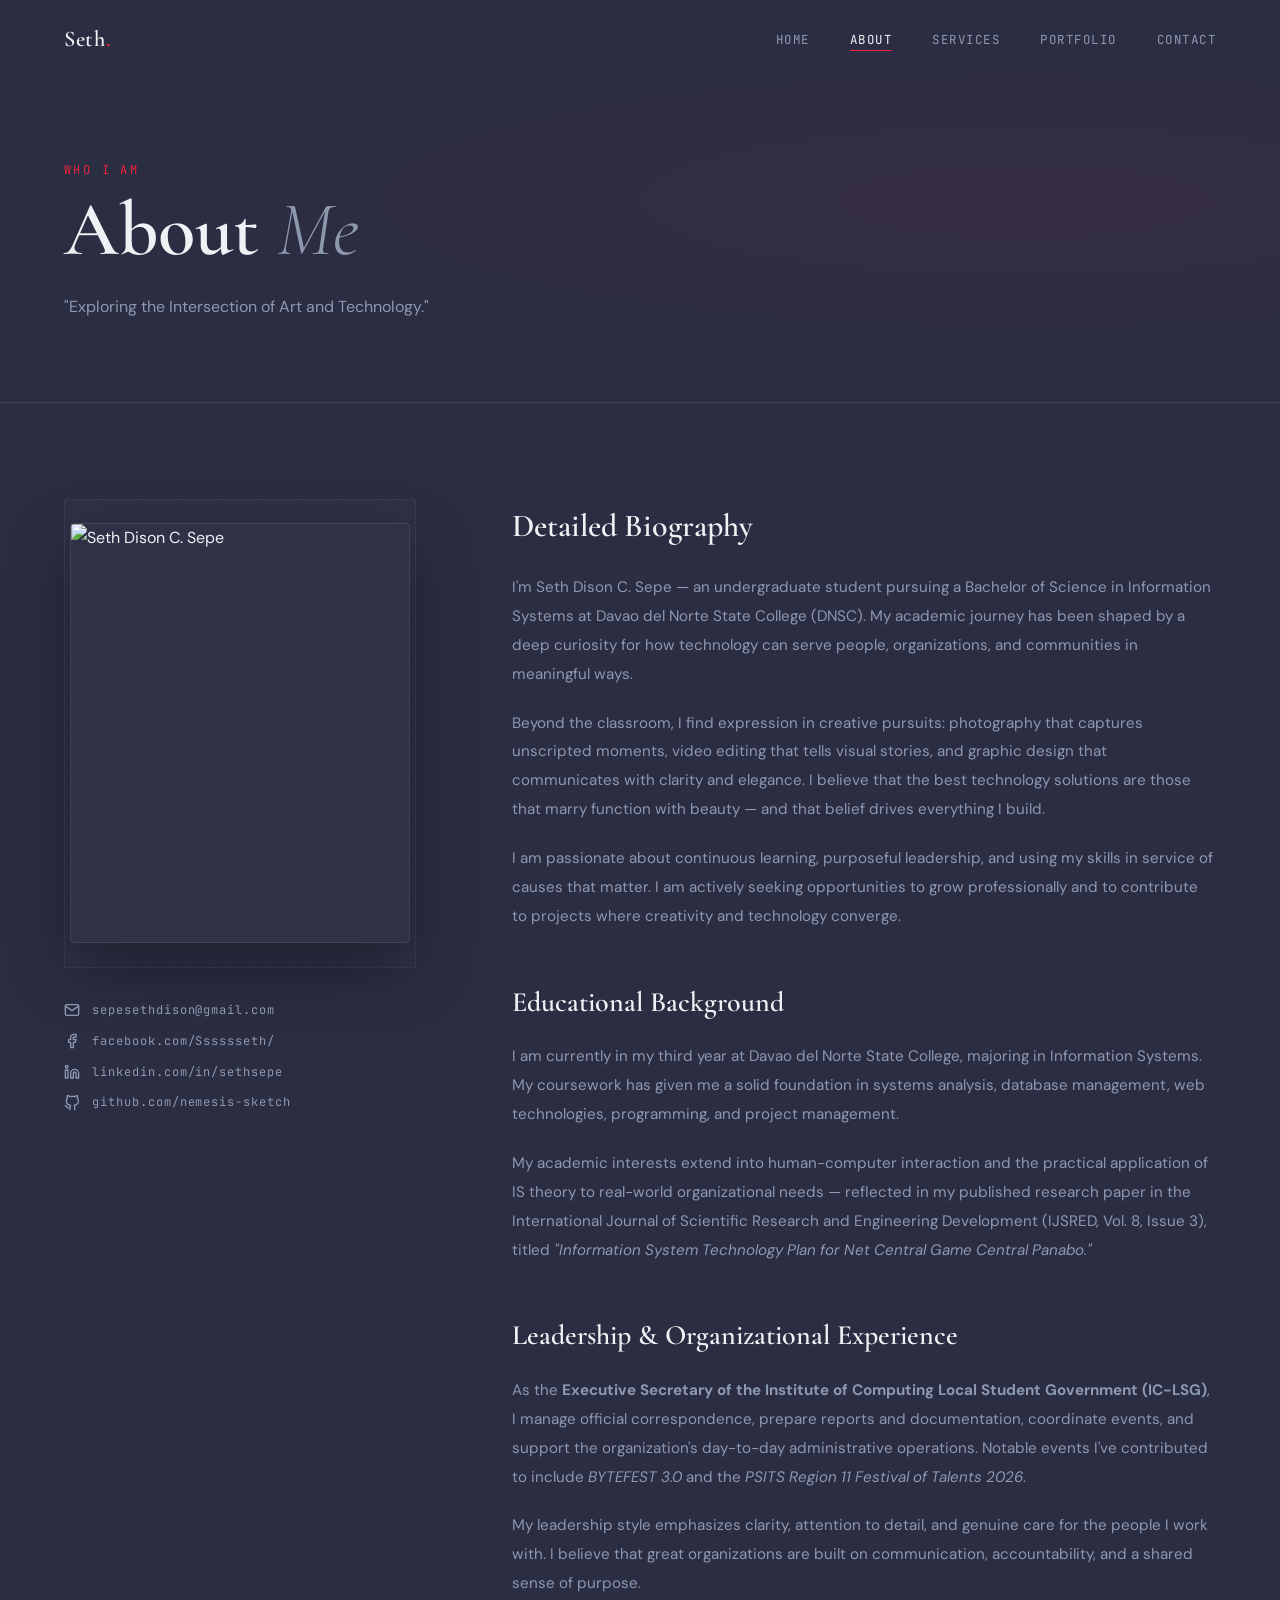
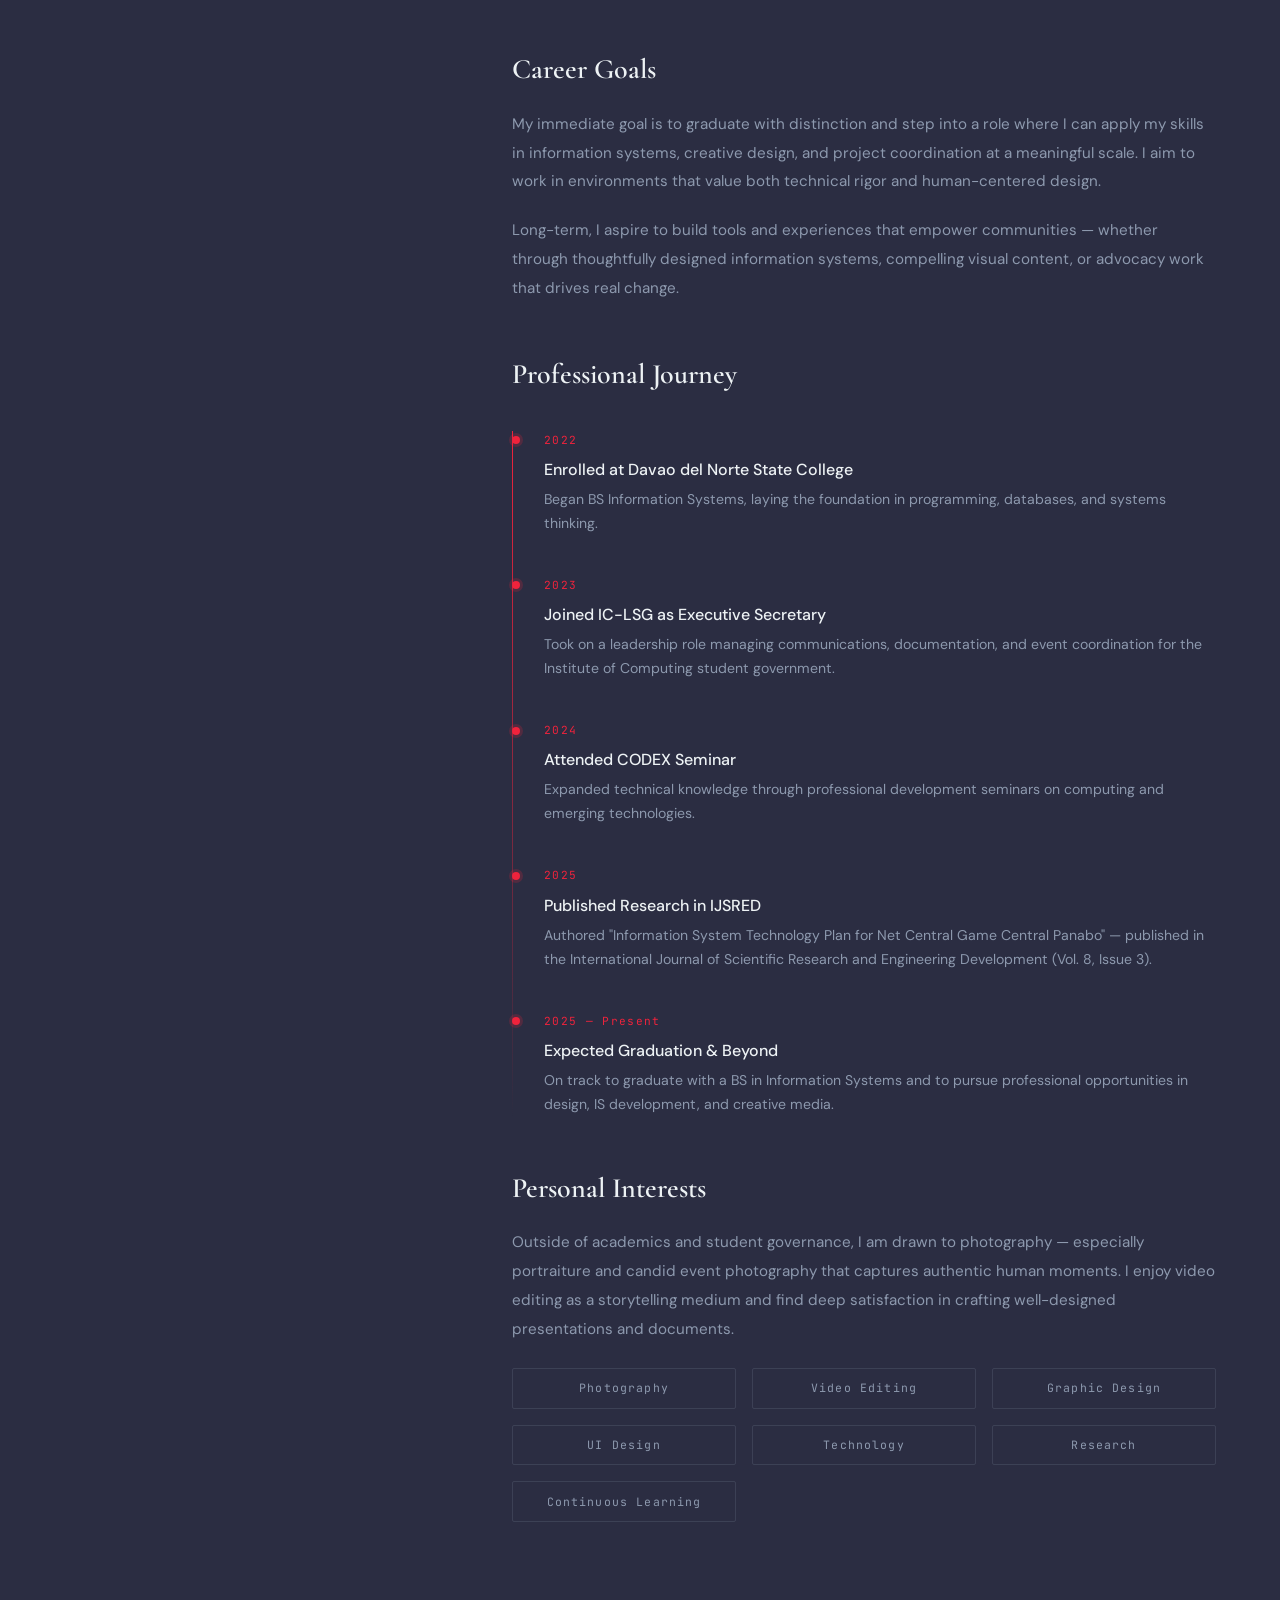
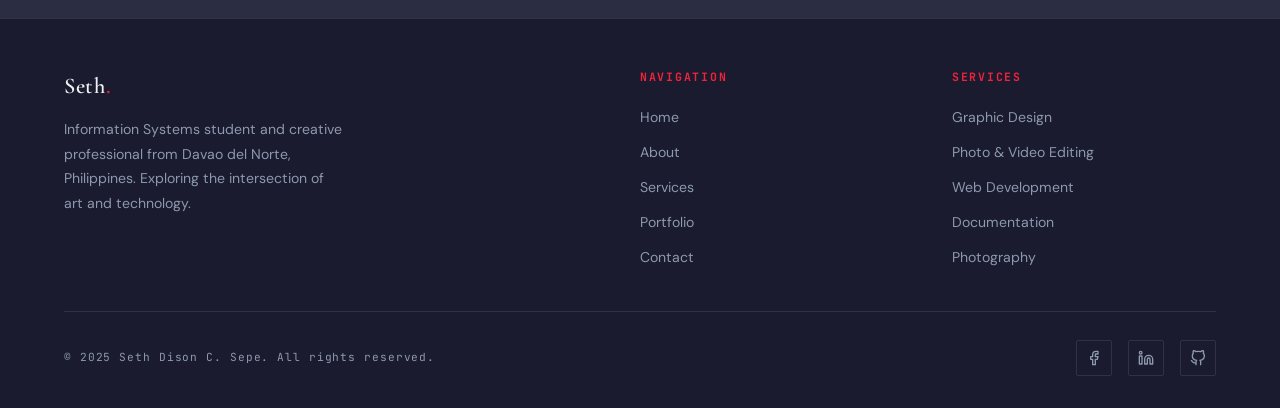
==== pages/about.html @ f2e46494 "Add files via upload" ====
<!DOCTYPE html>
<html lang="en">
<head>
  <meta charset="UTF-8" />
  <meta name="viewport" content="width=device-width, initial-scale=1.0" />
  <meta name="description" content="About Seth Dison C. Sepe — biography, education, leadership, and career goals." />
  <title>About — Seth Dison C. Sepe</title>
  <link rel="stylesheet" href="../css/style.css" />
</head>
<body>

<div id="nav-placeholder"></div>

<main>
<!-- ════════════════════════════════════════════════
     PAGE HEADER
════════════════════════════════════════════════ -->
<section class="page-header">
  <div class="page-header-bg"></div>
  <div class="container">
    <p class="section-label">Who I Am</p>
    <h1 class="section-title">About <em style="font-style:italic;font-weight:300;color:var(--slate)">Me</em></h1>
    <p class="section-subtitle">"Exploring the Intersection of Art and Technology."</p>
  </div>
</section>

<!-- ════════════════════════════════════════════════
     BIOGRAPHY
════════════════════════════════════════════════ -->
<section class="about-bio container" aria-labelledby="bio-heading">

  <!-- Sidebar -->
  <aside class="about-sidebar reveal-left">
    <!-- Replace with: <img class="about-photo" src="../assets/images/about.jpg" alt="Seth Sepe" /> -->
    <div class="about-photo-placeholder">
      <img id="hero-photo" src="D:\Seth Portfolio\files\Profile\1758465606938.jpg" alt="Seth Dison C. Sepe" />
    </div>
    <div class="social-links">
      <a href="sepesethdison@gmail.com" class="social-link">
        <svg xmlns="http://www.w3.org/2000/svg" viewBox="0 0 24 24" fill="none" stroke="currentColor" stroke-width="2" stroke-linecap="round" stroke-linejoin="round"><path d="M4 4h16c1.1 0 2 .9 2 2v12c0 1.1-.9 2-2 2H4c-1.1 0-2-.9-2-2V6c0-1.1.9-2 2-2z"/><polyline points="22,6 12,13 2,6"/></svg>
        sepesethdison@gmail.com
      </a>
      <a href="https://www.facebook.com/Sssssseth/" class="social-link">
        <svg xmlns="http://www.w3.org/2000/svg" viewBox="0 0 24 24" fill="none" stroke="currentColor" stroke-width="2" stroke-linecap="round" stroke-linejoin="round"><path d="M18 2h-3a5 5 0 0 0-5 5v3H7v4h3v8h4v-8h3l1-4h-4V7a1 1 0 0 1 1-1h3z"/></svg>
        facebook.com/Sssssseth/
      </a>
      <a href="https://www.linkedin.com/in/sethsepe/" class="social-link">
        <svg xmlns="http://www.w3.org/2000/svg" viewBox="0 0 24 24" fill="none" stroke="currentColor" stroke-width="2" stroke-linecap="round" stroke-linejoin="round"><path d="M16 8a6 6 0 0 1 6 6v7h-4v-7a2 2 0 0 0-2-2 2 2 0 0 0-2 2v7h-4v-7a6 6 0 0 1 6-6z"/><rect x="2" y="9" width="4" height="12"/><circle cx="4" cy="4" r="2"/></svg>
        linkedin.com/in/sethsepe
      </a>
      <a href="https://github.com/nemesis-sketch" class="social-link">
        <svg xmlns="http://www.w3.org/2000/svg" viewBox="0 0 24 24" fill="none" stroke="currentColor" stroke-width="2" stroke-linecap="round" stroke-linejoin="round"><path d="M9 19c-5 1.5-5-2.5-7-3m14 6v-3.87a3.37 3.37 0 0 0-.94-2.61c3.14-.35 6.44-1.54 6.44-7A5.44 5.44 0 0 0 20 4.77 5.07 5.07 0 0 0 19.91 1S18.73.65 16 2.48a13.38 13.38 0 0 0-7 0C6.27.65 5.09 1 5.09 1A5.07 5.07 0 0 0 5 4.77a5.44 5.44 0 0 0-1.5 3.78c0 5.42 3.3 6.61 6.44 7A3.37 3.37 0 0 0 9 18.13V22"/></svg>
        github.com/nemesis-sketch
      </a>
    </div>
  </aside>

  <!-- Main Content -->
  <div class="about-content reveal-right">

    <h2 id="bio-heading" style="font-family:var(--font-display);font-size:2rem;font-weight:600;color:var(--light);margin-bottom:1.25rem;">
      Detailed Biography
    </h2>

    <p>
      I'm Seth Dison C. Sepe — an undergraduate student pursuing a Bachelor of Science in Information Systems at Davao del Norte State College (DNSC). My academic journey has been shaped by a deep curiosity for how technology can serve people, organizations, and communities in meaningful ways.
    </p>
    <p>
      Beyond the classroom, I find expression in creative pursuits: photography that captures unscripted moments, video editing that tells visual stories, and graphic design that communicates with clarity and elegance. I believe that the best technology solutions are those that marry function with beauty — and that belief drives everything I build.
    </p>
    <p>
      I am passionate about continuous learning, purposeful leadership, and using my skills in service of causes that matter. I am actively seeking opportunities to grow professionally and to contribute to projects where creativity and technology converge.
    </p>

    <h3>Educational Background</h3>
    <p>
      I am currently in my third year at Davao del Norte State College, majoring in Information Systems. My coursework has given me a solid foundation in systems analysis, database management, web technologies, programming, and project management.
    </p>
    <p>
      My academic interests extend into human-computer interaction and the practical application of IS theory to real-world organizational needs — reflected in my published research paper in the International Journal of Scientific Research and Engineering Development (IJSRED, Vol. 8, Issue 3), titled <em>"Information System Technology Plan for Net Central Game Central Panabo."</em>
    </p>

    <h3>Leadership &amp; Organizational Experience</h3>
    <p>
      As the <strong>Executive Secretary of the Institute of Computing Local Student Government (IC-LSG)</strong>, I manage official correspondence, prepare reports and documentation, coordinate events, and support the organization's day-to-day administrative operations. Notable events I've contributed to include <em>BYTEFEST 3.0</em> and the <em>PSITS Region 11 Festival of Talents 2026</em>.
    </p>
    <p>
      My leadership style emphasizes clarity, attention to detail, and genuine care for the people I work with. I believe that great organizations are built on communication, accountability, and a shared sense of purpose.
    </p>

    <h3>Career Goals</h3>
    <p>
      My immediate goal is to graduate with distinction and step into a role where I can apply my skills in information systems, creative design, and project coordination at a meaningful scale. I aim to work in environments that value both technical rigor and human-centered design.
    </p>
    <p>
      Long-term, I aspire to build tools and experiences that empower communities — whether through thoughtfully designed information systems, compelling visual content, or advocacy work that drives real change.
    </p>

    <!-- Professional Timeline -->
    <h3>Professional Journey</h3>
    <div class="timeline">
      <div class="timeline-item">
        <div class="timeline-year">2022</div>
        <div class="timeline-title">Enrolled at Davao del Norte State College</div>
        <div class="timeline-desc">Began BS Information Systems, laying the foundation in programming, databases, and systems thinking.</div>
      </div>
      <div class="timeline-item">
        <div class="timeline-year">2023</div>
        <div class="timeline-title">Joined IC-LSG as Executive Secretary</div>
        <div class="timeline-desc">Took on a leadership role managing communications, documentation, and event coordination for the Institute of Computing student government.</div>
      </div>
      <div class="timeline-item">
        <div class="timeline-year">2024</div>
        <div class="timeline-title">Attended CODEX Seminar</div>
        <div class="timeline-desc">Expanded technical knowledge through professional development seminars on computing and emerging technologies.</div>
      </div>
      <div class="timeline-item">
        <div class="timeline-year">2025</div>
        <div class="timeline-title">Published Research in IJSRED</div>
        <div class="timeline-desc">Authored "Information System Technology Plan for Net Central Game Central Panabo" — published in the International Journal of Scientific Research and Engineering Development (Vol. 8, Issue 3).</div>
      </div>
      <div class="timeline-item">
        <div class="timeline-year">2025 — Present</div>
        <div class="timeline-title">Expected Graduation &amp; Beyond</div>
        <div class="timeline-desc">On track to graduate with a BS in Information Systems and to pursue professional opportunities in design, IS development, and creative media.</div>
      </div>
    </div>

    <!-- Personal Interests -->
    <h3>Personal Interests</h3>
    <p>
      Outside of academics and student governance, I am drawn to photography — especially portraiture and candid event photography that captures authentic human moments. I enjoy video editing as a storytelling medium and find deep satisfaction in crafting well-designed presentations and documents.
    </p>
    <div class="interests-grid">
      <div class="interest-tag">Photography</div>
      <div class="interest-tag">Video Editing</div>
      <div class="interest-tag">Graphic Design</div>
      <div class="interest-tag">UI Design</div>
      <div class="interest-tag">Technology</div>
      <div class="interest-tag">Research</div>
      <div class="interest-tag">Continuous Learning</div>
    </div>

  </div>
</section>
</main>

<div id="footer-placeholder"></div>

<script src="../js/components.js"></script>
<script src="../js/main.js"></script>
</body>
</html>
---- css/style.css ----
/* ============================================================
   SETH DISON C. SEPE — Portfolio CSS
   Primary: #2B2D42 | Accent: #EF233C | Highlight: #8D99AE
   Font: Cormorant Garamond (display) + DM Sans (body)
   ============================================================ */

/* ── Google Fonts ── */
@import url('https://fonts.googleapis.com/css2?family=Cormorant+Garamond:ital,wght@0,300;0,400;0,600;1,300;1,400&family=DM+Sans:wght@300;400;500;700&family=JetBrains+Mono:wght@400;500&display=swap');

/* ── CSS Variables ── */
:root {
  --navy:      #2B2D42;
  --navy-mid:  #3d4060;
  --red:       #EF233C;
  --slate:     #8D99AE;
  --light:     #EDF2F4;
  --white:     #ffffff;
  --glass:     rgba(43,45,66,0.55);
  --glass-border: rgba(141,153,174,0.18);
  --font-display: 'Cormorant Garamond', serif;
  --font-body:    'DM Sans', sans-serif;
  --font-mono:    'JetBrains Mono', monospace;
  --transition:   0.4s cubic-bezier(0.25, 0.46, 0.45, 0.94);
  --shadow-lg:    0 24px 64px rgba(0,0,0,0.35);
  --shadow-sm:    0 4px 20px rgba(0,0,0,0.18);
}

/* ── Reset & Base ── */
*, *::before, *::after { box-sizing: border-box; margin: 0; padding: 0; }

html {
  scroll-behavior: smooth;
  font-size: 16px;
}

body {
  font-family: var(--font-body);
  background-color: var(--navy);
  color: var(--light);
  line-height: 1.7;
  overflow-x: hidden;
}

a { color: inherit; text-decoration: none; }
img { max-width: 100%; display: block; }
ul { list-style: none; }
button { cursor: pointer; border: none; background: none; }

/* ── Scrollbar ── */
::-webkit-scrollbar { width: 5px; }
::-webkit-scrollbar-track { background: var(--navy); }
::-webkit-scrollbar-thumb { background: var(--red); border-radius: 4px; }

/* ── Selection ── */
::selection { background: var(--red); color: var(--white); }

/* ── Utility ── */
.container {
  width: 90%;
  max-width: 1200px;
  margin: 0 auto;
}

.sr-only {
  position: absolute; width: 1px; height: 1px;
  padding: 0; margin: -1px; overflow: hidden;
  clip: rect(0,0,0,0); border: 0;
}

.section-label {
  font-family: var(--font-mono);
  font-size: 0.75rem;
  letter-spacing: 0.2em;
  color: var(--red);
  text-transform: uppercase;
  margin-bottom: 0.5rem;
}

.section-title {
  font-family: var(--font-display);
  font-size: clamp(2rem, 5vw, 3.5rem);
  font-weight: 600;
  line-height: 1.1;
  color: var(--light);
  margin-bottom: 1.25rem;
}

.section-subtitle {
  font-size: 1rem;
  color: var(--slate);
  max-width: 520px;
  line-height: 1.8;
}

/* ── Fade-in animations ── */
.reveal {
  opacity: 0;
  transform: translateY(32px);
  transition: opacity 0.7s ease, transform 0.7s ease;
}
.reveal.visible {
  opacity: 1;
  transform: none;
}
.reveal-left {
  opacity: 0;
  transform: translateX(-32px);
  transition: opacity 0.7s ease, transform 0.7s ease;
}
.reveal-left.visible { opacity: 1; transform: none; }
.reveal-right {
  opacity: 0;
  transform: translateX(32px);
  transition: opacity 0.7s ease, transform 0.7s ease;
}
.reveal-right.visible { opacity: 1; transform: none; }

/* ────────────────────────────────────────────────
   NAVBAR
──────────────────────────────────────────────── */
#navbar {
  position: fixed;
  top: 0; left: 0; right: 0;
  z-index: 900;
  padding: 1.25rem 0;
  transition: background var(--transition), padding var(--transition), backdrop-filter var(--transition);
}
#navbar.scrolled {
  background: rgba(43,45,66,0.92);
  backdrop-filter: blur(16px);
  -webkit-backdrop-filter: blur(16px);
  padding: 0.75rem 0;
  border-bottom: 1px solid var(--glass-border);
}

.nav-inner {
  display: flex;
  align-items: center;
  justify-content: space-between;
}

.nav-logo {
  font-family: var(--font-display);
  font-size: 1.4rem;
  font-weight: 600;
  letter-spacing: 0.03em;
  color: var(--light);
}
.nav-logo span { color: var(--red); }

.nav-links {
  display: flex;
  gap: 2.5rem;
  align-items: center;
}

.nav-links a {
  font-family: var(--font-mono);
  font-size: 0.78rem;
  letter-spacing: 0.12em;
  text-transform: uppercase;
  color: var(--slate);
  position: relative;
  transition: color var(--transition);
}
.nav-links a::after {
  content: '';
  position: absolute;
  bottom: -3px; left: 0;
  width: 0; height: 1px;
  background: var(--red);
  transition: width var(--transition);
}
.nav-links a:hover,
.nav-links a.active {
  color: var(--light);
}
.nav-links a:hover::after,
.nav-links a.active::after { width: 100%; }

/* Hamburger */
.hamburger {
  display: none;
  flex-direction: column;
  gap: 5px;
  padding: 4px;
}
.hamburger span {
  display: block;
  width: 26px; height: 2px;
  background: var(--light);
  transition: var(--transition);
  transform-origin: center;
}
.hamburger.open span:nth-child(1) { transform: rotate(45deg) translate(5px, 5px); }
.hamburger.open span:nth-child(2) { opacity: 0; }
.hamburger.open span:nth-child(3) { transform: rotate(-45deg) translate(5px, -5px); }

/* Mobile nav */
.mobile-nav {
  display: none;
  position: fixed;
  inset: 0;
  background: var(--navy);
  z-index: 800;
  flex-direction: column;
  align-items: center;
  justify-content: center;
  gap: 2rem;
}
.mobile-nav.open { display: flex; }
.mobile-nav a {
  font-family: var(--font-display);
  font-size: 2.5rem;
  font-weight: 300;
  color: var(--slate);
  transition: color var(--transition);
}
.mobile-nav a:hover,
.mobile-nav a.active { color: var(--light); }

/* ────────────────────────────────────────────────
   HERO — INDEX
──────────────────────────────────────────────── */
#hero {
  min-height: 100vh;
  display: grid;
  grid-template-columns: 1fr 1fr;
  align-items: center;
  gap: 4rem;
  padding: 7rem 0 5rem;
  position: relative;
  overflow: hidden;
}

/* Background name ghost text */
#hero-bg-name {
  position: fixed;
  top: 50%; left: 50%;
  transform: translate(-50%, -50%);
  font-family: var(--font-display);
  font-size: clamp(6rem, 18vw, 18rem);
  font-weight: 600;
  color: rgba(141,153,174,0.035);
  white-space: nowrap;
  pointer-events: none;
  z-index: 0;
  opacity: 0;
  letter-spacing: -0.02em;
  transition: opacity 0.6s ease;
  user-select: none;
}

.hero-text { position: relative; z-index: 1; }

.hero-greeting {
  font-family: var(--font-mono);
  font-size: 0.8rem;
  letter-spacing: 0.18em;
  color: var(--red);
  text-transform: uppercase;
  margin-bottom: 1rem;
}

.hero-name {
  font-family: var(--font-display);
  font-size: clamp(3rem, 7vw, 5.5rem);
  font-weight: 600;
  line-height: 1.0;
  color: var(--light);
  margin-bottom: 0.75rem;
}
.hero-name em {
  font-style: italic;
  font-weight: 300;
  color: var(--slate);
}

.hero-tagline {
  font-size: clamp(1rem, 2vw, 1.25rem);
  color: var(--slate);
  margin-bottom: 0.5rem;
  font-weight: 300;
}

.hero-intro {
  font-size: 0.95rem;
  color: var(--slate);
  max-width: 440px;
  line-height: 1.85;
  margin-bottom: 2.5rem;
}

.hero-ctas {
  display: flex;
  gap: 1rem;
  flex-wrap: wrap;
}

/* Buttons */
.btn {
  display: inline-flex;
  align-items: center;
  gap: 0.5rem;
  padding: 0.75rem 1.75rem;
  font-family: var(--font-mono);
  font-size: 0.78rem;
  letter-spacing: 0.12em;
  text-transform: uppercase;
  border-radius: 2px;
  transition: var(--transition);
}
.btn-primary {
  background: var(--red);
  color: var(--white);
}
.btn-primary:hover {
  background: #d01a2e;
  transform: translateY(-2px);
  box-shadow: 0 8px 24px rgba(239,35,60,0.35);
}
.btn-outline {
  border: 1px solid var(--glass-border);
  color: var(--slate);
  background: transparent;
}
.btn-outline:hover {
  border-color: var(--slate);
  color: var(--light);
  transform: translateY(-2px);
}

/* Profile image area */
.hero-image-wrap {
  position: relative;
  z-index: 1;
  display: flex;
  justify-content: center;
}

#hero-photo {
  width: 340px;
  height: 420px;
  object-fit: cover;
  border-radius: 4px;
  transition: opacity 0.6s ease;
  box-shadow: var(--shadow-lg);
  border: 1px solid var(--glass-border);
}

.profile-placeholder {
  width: 340px;
  height: 420px;
  border-radius: 4px;
  background: rgba(141,153,174,0.06);
  border: 1px dashed var(--glass-border);
  display: flex;
  flex-direction: column;
  align-items: center;
  justify-content: center;
  gap: 1rem;
  transition: opacity 0.6s ease;
}
.profile-placeholder svg { color: var(--slate); opacity: 0.4; }
.profile-placeholder p {
  font-family: var(--font-mono);
  font-size: 0.72rem;
  letter-spacing: 0.1em;
  color: var(--slate);
  opacity: 0.5;
  text-align: center;
}

/* Decorative lines */
#hero::before {
  content: '';
  position: absolute;
  top: 0; right: 0;
  width: 1px; height: 60%;
  background: linear-gradient(to bottom, transparent, var(--glass-border), transparent);
}

/* Scroll indicator */
.scroll-indicator {
  position: absolute;
  bottom: 2.5rem;
  left: 50%;
  transform: translateX(-50%);
  display: flex;
  flex-direction: column;
  align-items: center;
  gap: 0.5rem;
  opacity: 0.4;
  animation: float 2.4s ease-in-out infinite;
}
.scroll-indicator span {
  font-family: var(--font-mono);
  font-size: 0.65rem;
  letter-spacing: 0.15em;
  text-transform: uppercase;
  color: var(--slate);
}
.scroll-indicator svg { color: var(--slate); }
@keyframes float {
  0%, 100% { transform: translateX(-50%) translateY(0); }
  50%       { transform: translateX(-50%) translateY(6px); }
}

/* ────────────────────────────────────────────────
   SKILLS STRIP (Home)
──────────────────────────────────────────────── */
.skills-strip {
  padding: 5rem 0;
  border-top: 1px solid var(--glass-border);
  border-bottom: 1px solid var(--glass-border);
}

.skills-grid {
  display: grid;
  grid-template-columns: repeat(auto-fit, minmax(180px, 1fr));
  gap: 1.5rem;
  margin-top: 3rem;
}

.skill-card {
  padding: 1.75rem 1.5rem;
  background: rgba(141,153,174,0.04);
  border: 1px solid var(--glass-border);
  border-radius: 2px;
  transition: var(--transition);
  position: relative;
  overflow: hidden;
}
.skill-card::before {
  content: '';
  position: absolute;
  top: 0; left: 0;
  width: 2px; height: 0;
  background: var(--red);
  transition: height var(--transition);
}
.skill-card:hover { border-color: var(--glass-border); transform: translateY(-4px); }
.skill-card:hover::before { height: 100%; }

.skill-icon {
  width: 40px; height: 40px;
  margin-bottom: 1rem;
  color: var(--red);
}
.skill-name {
  font-family: var(--font-body);
  font-size: 0.9rem;
  font-weight: 500;
  color: var(--light);
  margin-bottom: 0.4rem;
}
.skill-level {
  font-family: var(--font-mono);
  font-size: 0.7rem;
  color: var(--slate);
  letter-spacing: 0.1em;
}

/* ────────────────────────────────────────────────
   ABOUT PREVIEW (Home)
──────────────────────────────────────────────── */
.about-preview {
  padding: 6rem 0;
}
.about-preview-inner {
  display: grid;
  grid-template-columns: 1fr 1fr;
  gap: 6rem;
  align-items: center;
}
.about-preview-image {
  position: relative;
}
.about-preview-image img,
.about-preview-image .profile-placeholder {
  width: 100%;
  height: 400px;
  object-fit: cover;
  border-radius: 2px;
}
.about-preview-image::after {
  content: '';
  position: absolute;
  top: 24px; right: -24px;
  width: 100%; height: 100%;
  border: 1px solid var(--glass-border);
  border-radius: 2px;
  z-index: -1;
}
.about-preview-text .section-subtitle { max-width: 100%; }
.about-stats {
  display: grid;
  grid-template-columns: 1fr 1fr;
  gap: 1.5rem;
  margin-top: 2rem;
}
.stat-item {}
.stat-number {
  font-family: var(--font-display);
  font-size: 2.5rem;
  font-weight: 600;
  color: var(--light);
  line-height: 1;
}
.stat-number span { color: var(--red); }
.stat-label {
  font-family: var(--font-mono);
  font-size: 0.72rem;
  letter-spacing: 0.12em;
  color: var(--slate);
  text-transform: uppercase;
  margin-top: 0.25rem;
}

/* ────────────────────────────────────────────────
   PORTFOLIO PREVIEW (Home)
──────────────────────────────────────────────── */
.portfolio-preview {
  padding: 6rem 0;
  border-top: 1px solid var(--glass-border);
}
.portfolio-preview-header {
  display: flex;
  align-items: flex-end;
  justify-content: space-between;
  margin-bottom: 3rem;
  flex-wrap: wrap;
  gap: 1rem;
}

.preview-grid {
  display: grid;
  grid-template-columns: repeat(3, 1fr);
  gap: 1.25rem;
}

.preview-card {
  position: relative;
  overflow: hidden;
  border-radius: 2px;
  aspect-ratio: 4/3;
  cursor: pointer;
  background: rgba(141,153,174,0.05);
  border: 1px dashed var(--glass-border);
}
.preview-card:nth-child(1) { grid-column: span 2; }

.preview-card-img {
  width: 100%; height: 100%;
  object-fit: cover;
  transition: transform 0.6s ease;
}
.preview-card:hover .preview-card-img { transform: scale(1.05); }

.preview-card-placeholder {
  width: 100%; height: 100%;
  display: flex;
  flex-direction: column;
  align-items: center;
  justify-content: center;
  gap: 0.5rem;
  color: var(--slate);
  opacity: 0.35;
  font-family: var(--font-mono);
  font-size: 0.7rem;
  letter-spacing: 0.1em;
}

.preview-card-overlay {
  position: absolute;
  inset: 0;
  background: linear-gradient(to top, rgba(43,45,66,0.9) 30%, transparent);
  opacity: 0;
  transition: opacity var(--transition);
  display: flex;
  align-items: flex-end;
  padding: 1.5rem;
}
.preview-card:hover .preview-card-overlay { opacity: 1; }

.preview-card-info h4 {
  font-family: var(--font-display);
  font-size: 1.1rem;
  font-weight: 600;
  color: var(--light);
}
.preview-card-info p {
  font-size: 0.78rem;
  color: var(--slate);
  font-family: var(--font-mono);
  letter-spacing: 0.08em;
}

/* ────────────────────────────────────────────────
   CONTACT CTA (Home)
──────────────────────────────────────────────── */
.contact-cta {
  padding: 8rem 0;
  text-align: center;
  border-top: 1px solid var(--glass-border);
  position: relative;
}
.contact-cta::before {
  content: '';
  position: absolute;
  top: 50%; left: 50%;
  transform: translate(-50%, -50%);
  width: 500px; height: 500px;
  background: radial-gradient(circle, rgba(239,35,60,0.04) 0%, transparent 70%);
  pointer-events: none;
}
.contact-cta .section-subtitle {
  margin: 0 auto 2.5rem;
}

/* ────────────────────────────────────────────────
   FOOTER
──────────────────────────────────────────────── */
footer {
  background: #1a1b2e;
  border-top: 1px solid var(--glass-border);
  padding: 3rem 0 2rem;
}
.footer-inner {
  display: grid;
  grid-template-columns: 2fr 1fr 1fr;
  gap: 3rem;
  padding-bottom: 2rem;
  border-bottom: 1px solid var(--glass-border);
}
.footer-brand p {
  font-size: 0.88rem;
  color: var(--slate);
  margin-top: 0.75rem;
  line-height: 1.75;
  max-width: 280px;
}
.footer-col h5 {
  font-family: var(--font-mono);
  font-size: 0.72rem;
  letter-spacing: 0.15em;
  text-transform: uppercase;
  color: var(--red);
  margin-bottom: 1rem;
}
.footer-col ul li {
  margin-bottom: 0.5rem;
}
.footer-col ul li a {
  font-size: 0.88rem;
  color: var(--slate);
  transition: color var(--transition);
}
.footer-col ul li a:hover { color: var(--light); }

.footer-bottom {
  display: flex;
  align-items: center;
  justify-content: space-between;
  padding-top: 1.75rem;
  flex-wrap: wrap;
  gap: 1rem;
}
.footer-bottom p {
  font-family: var(--font-mono);
  font-size: 0.7rem;
  letter-spacing: 0.08em;
  color: var(--slate);
}
.footer-socials {
  display: flex;
  gap: 1rem;
}
.footer-socials a {
  width: 36px; height: 36px;
  border: 1px solid var(--glass-border);
  border-radius: 2px;
  display: flex;
  align-items: center;
  justify-content: center;
  color: var(--slate);
  transition: var(--transition);
  font-size: 0.85rem;
}
.footer-socials a:hover {
  border-color: var(--red);
  color: var(--red);
}

/* ────────────────────────────────────────────────
   SCROLL TO TOP
──────────────────────────────────────────────── */
#scroll-top {
  position: fixed;
  bottom: 2rem;
  right: 2rem;
  width: 44px; height: 44px;
  background: var(--red);
  color: var(--white);
  border-radius: 2px;
  display: flex;
  align-items: center;
  justify-content: center;
  opacity: 0;
  pointer-events: none;
  transition: opacity var(--transition), transform var(--transition);
  z-index: 800;
  box-shadow: 0 4px 16px rgba(239,35,60,0.4);
}
#scroll-top.visible {
  opacity: 1;
  pointer-events: auto;
}
#scroll-top:hover { transform: translateY(-3px); }

/* ────────────────────────────────────────────────
   PAGE HEADER (inner pages)
──────────────────────────────────────────────── */
.page-header {
  padding: 10rem 0 5rem;
  border-bottom: 1px solid var(--glass-border);
  position: relative;
  overflow: hidden;
}
.page-header-bg {
  position: absolute;
  inset: 0;
  background: radial-gradient(ellipse at 80% 50%, rgba(239,35,60,0.05) 0%, transparent 60%);
  pointer-events: none;
}
.page-header .section-title { font-size: clamp(2.5rem, 6vw, 5rem); }

/* ────────────────────────────────────────────────
   ABOUT PAGE
──────────────────────────────────────────────── */
.about-bio {
  padding: 6rem 0;
  display: grid;
  grid-template-columns: 1fr 2fr;
  gap: 6rem;
  align-items: start;
}
.about-sidebar {
  position: sticky;
  top: 6rem;
}
.about-photo {
  width: 100%;
  aspect-ratio: 3/4;
  object-fit: cover;
  border-radius: 2px;
  border: 1px solid var(--glass-border);
  margin-bottom: 2rem;
}
.about-photo-placeholder {
  width: 100%;
  aspect-ratio: 3/4;
  background: rgba(141,153,174,0.04);
  border: 1px dashed var(--glass-border);
  border-radius: 2px;
  display: flex;
  flex-direction: column;
  align-items: center;
  justify-content: center;
  gap: 0.75rem;
  margin-bottom: 2rem;
}
.about-photo-placeholder svg { color: var(--slate); opacity: 0.3; }
.about-photo-placeholder p {
  font-family: var(--font-mono);
  font-size: 0.65rem;
  color: var(--slate);
  opacity: 0.4;
  letter-spacing: 0.1em;
}

.social-links { display: flex; flex-direction: column; gap: 0.65rem; }
.social-link {
  display: flex;
  align-items: center;
  gap: 0.75rem;
  font-family: var(--font-mono);
  font-size: 0.75rem;
  letter-spacing: 0.08em;
  color: var(--slate);
  transition: color var(--transition);
}
.social-link svg { width: 16px; height: 16px; flex-shrink: 0; }
.social-link:hover { color: var(--light); }

.about-content h3 {
  font-family: var(--font-display);
  font-size: 1.75rem;
  font-weight: 600;
  color: var(--light);
  margin-bottom: 1rem;
  margin-top: 3rem;
}
.about-content h3:first-child { margin-top: 0; }
.about-content p {
  font-size: 0.95rem;
  color: var(--slate);
  line-height: 1.9;
  margin-bottom: 1.25rem;
}

/* Timeline */
.timeline {
  position: relative;
  margin-top: 2rem;
  padding-left: 2rem;
}
.timeline::before {
  content: '';
  position: absolute;
  left: 0; top: 0; bottom: 0;
  width: 1px;
  background: linear-gradient(to bottom, var(--red), transparent);
}
.timeline-item {
  position: relative;
  margin-bottom: 2.5rem;
}
.timeline-item::before {
  content: '';
  position: absolute;
  left: -2rem;
  top: 0.35rem;
  width: 8px; height: 8px;
  border-radius: 50%;
  background: var(--red);
  box-shadow: 0 0 0 3px rgba(239,35,60,0.2);
}
.timeline-year {
  font-family: var(--font-mono);
  font-size: 0.7rem;
  letter-spacing: 0.12em;
  color: var(--red);
  margin-bottom: 0.4rem;
}
.timeline-title {
  font-size: 1rem;
  font-weight: 500;
  color: var(--light);
  margin-bottom: 0.3rem;
}
.timeline-desc {
  font-size: 0.88rem;
  color: var(--slate);
  line-height: 1.7;
}

/* Interests */
.interests-grid {
  display: grid;
  grid-template-columns: repeat(3, 1fr);
  gap: 1rem;
  margin-top: 1.5rem;
}
.interest-tag {
  padding: 0.6rem 1rem;
  border: 1px solid var(--glass-border);
  border-radius: 2px;
  font-family: var(--font-mono);
  font-size: 0.72rem;
  letter-spacing: 0.1em;
  color: var(--slate);
  text-align: center;
  transition: var(--transition);
}
.interest-tag:hover {
  border-color: var(--red);
  color: var(--light);
}

/* ────────────────────────────────────────────────
   SERVICES PAGE
──────────────────────────────────────────────── */
.services-section { padding: 6rem 0; }
.services-grid {
  display: grid;
  grid-template-columns: repeat(auto-fit, minmax(300px, 1fr));
  gap: 1.5rem;
  margin-top: 3rem;
}

.service-card {
  padding: 2.25rem;
  background: rgba(141,153,174,0.03);
  border: 1px solid var(--glass-border);
  border-radius: 2px;
  transition: var(--transition);
  position: relative;
  overflow: hidden;
}
.service-card::after {
  content: '';
  position: absolute;
  bottom: 0; left: 0;
  width: 0; height: 2px;
  background: var(--red);
  transition: width 0.5s ease;
}
.service-card:hover {
  background: rgba(141,153,174,0.06);
  transform: translateY(-4px);
  box-shadow: var(--shadow-sm);
}
.service-card:hover::after { width: 100%; }

.service-icon {
  width: 48px; height: 48px;
  color: var(--red);
  margin-bottom: 1.5rem;
}
.service-card h3 {
  font-family: var(--font-display);
  font-size: 1.4rem;
  font-weight: 600;
  color: var(--light);
  margin-bottom: 0.75rem;
}
.service-card > p {
  font-size: 0.9rem;
  color: var(--slate);
  line-height: 1.8;
  margin-bottom: 1.5rem;
}
.service-features {
  display: flex;
  flex-direction: column;
  gap: 0.5rem;
  border-top: 1px solid var(--glass-border);
  padding-top: 1.25rem;
}
.service-features li {
  display: flex;
  align-items: center;
  gap: 0.6rem;
  font-size: 0.82rem;
  color: var(--slate);
}
.service-features li::before {
  content: '';
  width: 6px; height: 6px;
  border-radius: 50%;
  background: var(--red);
  flex-shrink: 0;
}
.service-benefit {
  margin-top: 1rem;
  padding: 0.75rem 1rem;
  background: rgba(239,35,60,0.06);
  border-left: 2px solid var(--red);
  font-size: 0.82rem;
  color: var(--slate);
  font-style: italic;
}

/* ────────────────────────────────────────────────
   PORTFOLIO PAGE
──────────────────────────────────────────────── */
.portfolio-section { padding: 6rem 0; }

.filter-bar {
  display: flex;
  gap: 0.75rem;
  flex-wrap: wrap;
  margin-top: 3rem;
  margin-bottom: 3rem;
}
.filter-btn {
  padding: 0.5rem 1.25rem;
  font-family: var(--font-mono);
  font-size: 0.72rem;
  letter-spacing: 0.12em;
  text-transform: uppercase;
  border: 1px solid var(--glass-border);
  color: var(--slate);
  border-radius: 2px;
  transition: var(--transition);
  background: transparent;
}
.filter-btn:hover,
.filter-btn.active {
  background: var(--red);
  border-color: var(--red);
  color: var(--white);
}

.portfolio-grid {
  display: grid;
  grid-template-columns: repeat(3, 1fr);
  gap: 1.25rem;
}

.portfolio-item {
  position: relative;
  overflow: hidden;
  border-radius: 2px;
  cursor: pointer;
  background: rgba(141,153,174,0.04);
  border: 1px dashed var(--glass-border);
  aspect-ratio: 4/3;
  transition: var(--transition);
}
.portfolio-item.hidden { display: none; }
.portfolio-item:hover { border-color: transparent; }

.portfolio-item img {
  width: 100%; height: 100%;
  object-fit: cover;
  transition: transform 0.6s ease;
}
.portfolio-item:hover img { transform: scale(1.06); }

.portfolio-item-placeholder {
  width: 100%; height: 100%;
  display: flex;
  flex-direction: column;
  align-items: center;
  justify-content: center;
  gap: 0.6rem;
  opacity: 0.3;
  color: var(--slate);
  font-family: var(--font-mono);
  font-size: 0.68rem;
  letter-spacing: 0.1em;
}

.portfolio-item-overlay {
  position: absolute;
  inset: 0;
  background: linear-gradient(to top, rgba(43,45,66,0.95) 40%, transparent);
  opacity: 0;
  transition: opacity var(--transition);
  display: flex;
  flex-direction: column;
  justify-content: flex-end;
  padding: 1.5rem;
}
.portfolio-item:hover .portfolio-item-overlay { opacity: 1; }

.portfolio-item-overlay h4 {
  font-family: var(--font-display);
  font-size: 1.1rem;
  font-weight: 600;
  color: var(--light);
  margin-bottom: 0.25rem;
}
.portfolio-item-overlay p {
  font-size: 0.75rem;
  color: var(--slate);
  font-family: var(--font-mono);
  letter-spacing: 0.08em;
  margin-bottom: 0.75rem;
}
.portfolio-item-tags {
  display: flex;
  gap: 0.4rem;
  flex-wrap: wrap;
}
.portfolio-item-tags span {
  padding: 0.2rem 0.6rem;
  background: rgba(239,35,60,0.2);
  color: var(--red);
  font-family: var(--font-mono);
  font-size: 0.62rem;
  letter-spacing: 0.08em;
  border-radius: 1px;
}

/* Lightbox */
.lightbox {
  display: none;
  position: fixed;
  inset: 0;
  background: rgba(26, 27, 46, 0.95);
  z-index: 1000;
  align-items: center;
  justify-content: center;
  backdrop-filter: blur(8px);
}
.lightbox.open { display: flex; }
.lightbox-inner {
  max-width: 900px;
  width: 90%;
  background: var(--navy-mid);
  border: 1px solid var(--glass-border);
  border-radius: 2px;
  overflow: hidden;
  position: relative;
  max-height: 90vh;
  display: grid;
  grid-template-columns: 1.2fr 1fr;
}
.lightbox-media {
  aspect-ratio: 4/3;
  background: rgba(141,153,174,0.05);
  overflow: hidden;
}
.lightbox-media img {
  width: 100%; height: 100%;
  object-fit: cover;
}
.lightbox-placeholder {
  width: 100%; height: 100%;
  display: flex;
  align-items: center;
  justify-content: center;
  color: var(--slate);
  opacity: 0.2;
}
.lightbox-info { padding: 2.5rem; overflow-y: auto; }
.lightbox-category {
  font-family: var(--font-mono);
  font-size: 0.68rem;
  letter-spacing: 0.15em;
  color: var(--red);
  text-transform: uppercase;
  margin-bottom: 1rem;
}
.lightbox-info h2 {
  font-family: var(--font-display);
  font-size: 1.75rem;
  font-weight: 600;
  color: var(--light);
  margin-bottom: 0.75rem;
}
.lightbox-info p {
  font-size: 0.88rem;
  color: var(--slate);
  line-height: 1.8;
  margin-bottom: 1.5rem;
}
.lightbox-skills h5 {
  font-family: var(--font-mono);
  font-size: 0.68rem;
  letter-spacing: 0.12em;
  color: var(--slate);
  text-transform: uppercase;
  margin-bottom: 0.75rem;
}
.lightbox-close {
  position: absolute;
  top: 1rem; right: 1rem;
  width: 36px; height: 36px;
  border: 1px solid var(--glass-border);
  border-radius: 2px;
  display: flex;
  align-items: center;
  justify-content: center;
  color: var(--slate);
  cursor: pointer;
  transition: var(--transition);
  background: var(--navy-mid);
  z-index: 1;
}
.lightbox-close:hover { color: var(--red); border-color: var(--red); }

/* ────────────────────────────────────────────────
   CONTACT PAGE
──────────────────────────────────────────────── */
.contact-section { padding: 6rem 0; }
.contact-grid {
  display: grid;
  grid-template-columns: 1fr 1.6fr;
  gap: 5rem;
  align-items: start;
}

.contact-info-block {
  position: sticky;
  top: 6rem;
}

.contact-detail {
  display: flex;
  align-items: flex-start;
  gap: 1rem;
  margin-bottom: 1.75rem;
}
.contact-detail-icon {
  width: 42px; height: 42px;
  border: 1px solid var(--glass-border);
  border-radius: 2px;
  display: flex;
  align-items: center;
  justify-content: center;
  color: var(--red);
  flex-shrink: 0;
}
.contact-detail-text h5 {
  font-family: var(--font-mono);
  font-size: 0.68rem;
  letter-spacing: 0.12em;
  text-transform: uppercase;
  color: var(--slate);
  margin-bottom: 0.3rem;
}
.contact-detail-text p,
.contact-detail-text a {
  font-size: 0.92rem;
  color: var(--light);
  transition: color var(--transition);
}
.contact-detail-text a:hover { color: var(--red); }

.contact-socials { margin-top: 2.5rem; }
.contact-socials h5 {
  font-family: var(--font-mono);
  font-size: 0.68rem;
  letter-spacing: 0.12em;
  color: var(--slate);
  text-transform: uppercase;
  margin-bottom: 1rem;
}
.social-row {
  display: flex;
  gap: 0.75rem;
  flex-wrap: wrap;
}
.social-pill {
  display: flex;
  align-items: center;
  gap: 0.5rem;
  padding: 0.5rem 1rem;
  border: 1px solid var(--glass-border);
  border-radius: 2px;
  font-family: var(--font-mono);
  font-size: 0.72rem;
  color: var(--slate);
  letter-spacing: 0.08em;
  transition: var(--transition);
}
.social-pill svg { width: 14px; height: 14px; }
.social-pill:hover {
  border-color: var(--red);
  color: var(--red);
}

/* Map placeholder */
.map-placeholder {
  margin-top: 2rem;
  height: 180px;
  background: rgba(141,153,174,0.04);
  border: 1px dashed var(--glass-border);
  border-radius: 2px;
  display: flex;
  flex-direction: column;
  align-items: center;
  justify-content: center;
  gap: 0.5rem;
  color: var(--slate);
  opacity: 0.4;
}
.map-placeholder svg { width: 28px; height: 28px; }
.map-placeholder p {
  font-family: var(--font-mono);
  font-size: 0.68rem;
  letter-spacing: 0.1em;
}

/* Contact Form */
.contact-form {
  display: flex;
  flex-direction: column;
  gap: 1.25rem;
}
.form-row {
  display: grid;
  grid-template-columns: 1fr 1fr;
  gap: 1.25rem;
}
.form-group {
  display: flex;
  flex-direction: column;
  gap: 0.5rem;
}
.form-group label {
  font-family: var(--font-mono);
  font-size: 0.68rem;
  letter-spacing: 0.12em;
  text-transform: uppercase;
  color: var(--slate);
}
.form-group input,
.form-group textarea,
.form-group select {
  background: rgba(141,153,174,0.04);
  border: 1px solid var(--glass-border);
  border-radius: 2px;
  padding: 0.85rem 1rem;
  color: var(--light);
  font-family: var(--font-body);
  font-size: 0.9rem;
  transition: border-color var(--transition);
  outline: none;
}
.form-group input:focus,
.form-group textarea:focus,
.form-group select:focus {
  border-color: var(--red);
}
.form-group textarea { min-height: 140px; resize: vertical; }
.form-group select option { background: var(--navy); }
.form-group input::placeholder,
.form-group textarea::placeholder { color: rgba(141,153,174,0.4); }

.form-success {
  display: none;
  padding: 1.25rem;
  background: rgba(0,200,100,0.08);
  border: 1px solid rgba(0,200,100,0.2);
  border-radius: 2px;
  font-size: 0.88rem;
  color: #4ade80;
  font-family: var(--font-mono);
  letter-spacing: 0.08em;
}
.form-success.show { display: block; }

/* ────────────────────────────────────────────────
   RESPONSIVE
──────────────────────────────────────────────── */
@media (max-width: 1024px) {
  .about-bio { grid-template-columns: 1fr; gap: 3rem; }
  .about-sidebar { position: static; }
  .lightbox-inner { grid-template-columns: 1fr; }
  .lightbox-media { aspect-ratio: 16/9; }
}

@media (max-width: 900px) {
  #hero { grid-template-columns: 1fr; text-align: center; padding: 8rem 0 5rem; }
  .hero-text { order: 2; }
  .hero-image-wrap { order: 1; }
  .hero-intro { margin: 0 auto 2rem; }
  .hero-ctas { justify-content: center; }
  .about-preview-inner { grid-template-columns: 1fr; }
  .preview-grid { grid-template-columns: 1fr 1fr; }
  .preview-card:nth-child(1) { grid-column: span 2; }
  .contact-grid { grid-template-columns: 1fr; }
  .contact-info-block { position: static; }
  .footer-inner { grid-template-columns: 1fr 1fr; }
  .portfolio-grid { grid-template-columns: 1fr 1fr; }
}

@media (max-width: 640px) {
  .nav-links { display: none; }
  .hamburger { display: flex; }
  #hero { gap: 2rem; }
  #hero-photo, .profile-placeholder { width: 240px; height: 300px; }
  .about-stats { grid-template-columns: 1fr 1fr; }
  .interests-grid { grid-template-columns: 1fr 1fr; }
  .preview-grid { grid-template-columns: 1fr; }
  .preview-card:nth-child(1) { grid-column: span 1; }
  .portfolio-grid { grid-template-columns: 1fr; }
  .form-row { grid-template-columns: 1fr; }
  .footer-inner { grid-template-columns: 1fr; }
  .services-grid { grid-template-columns: 1fr; }
}
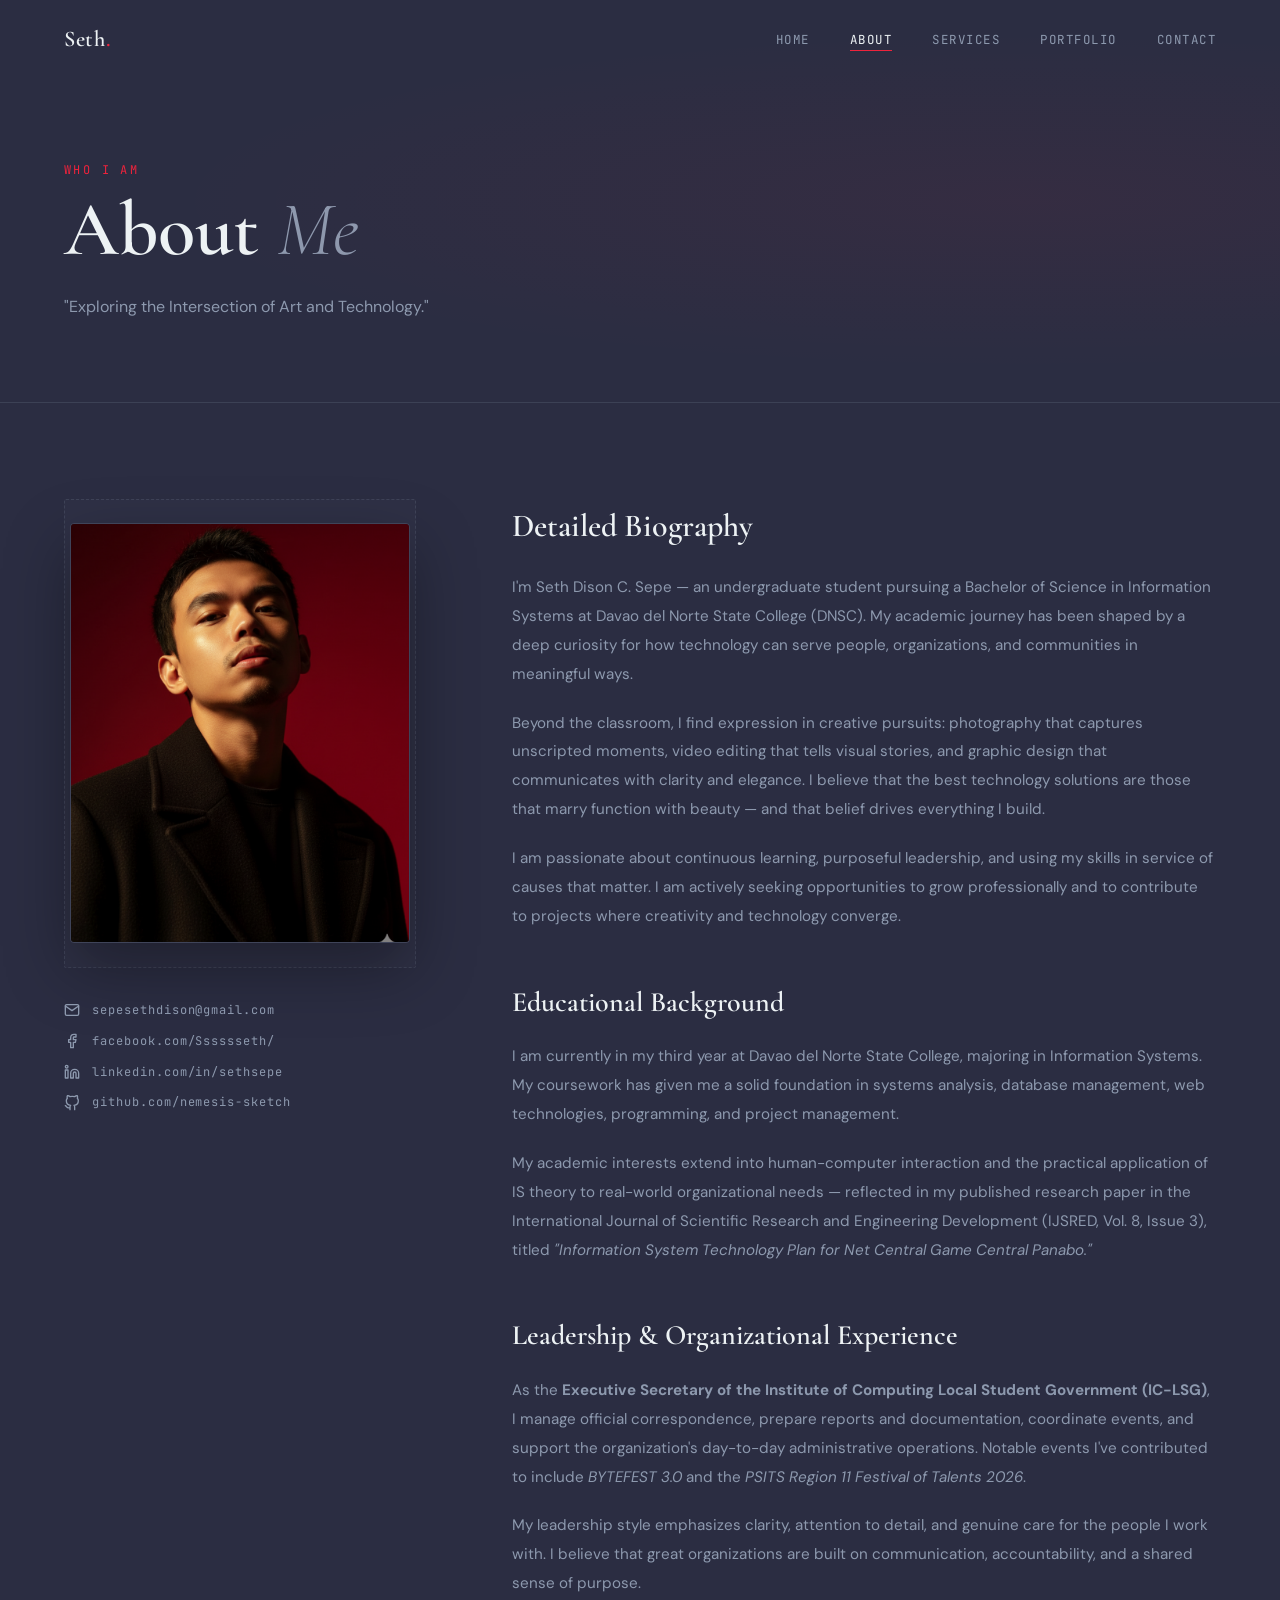
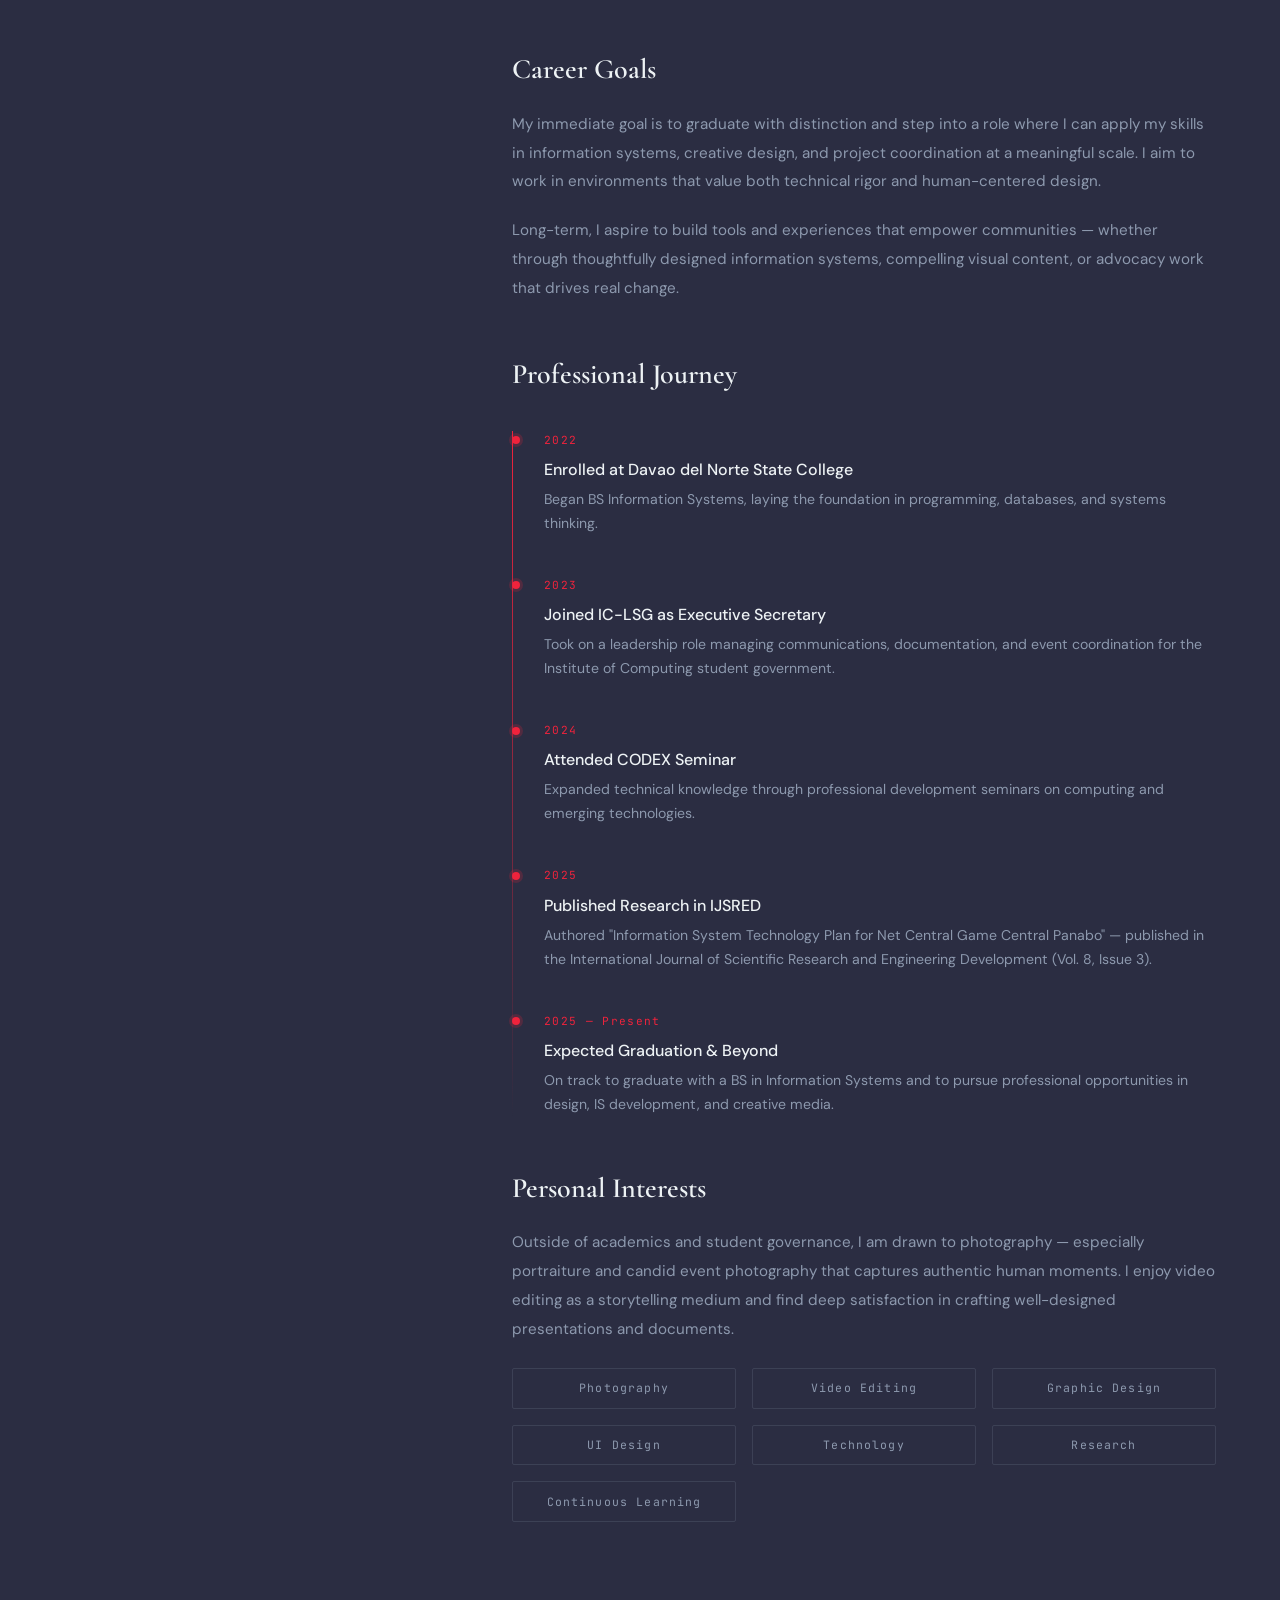
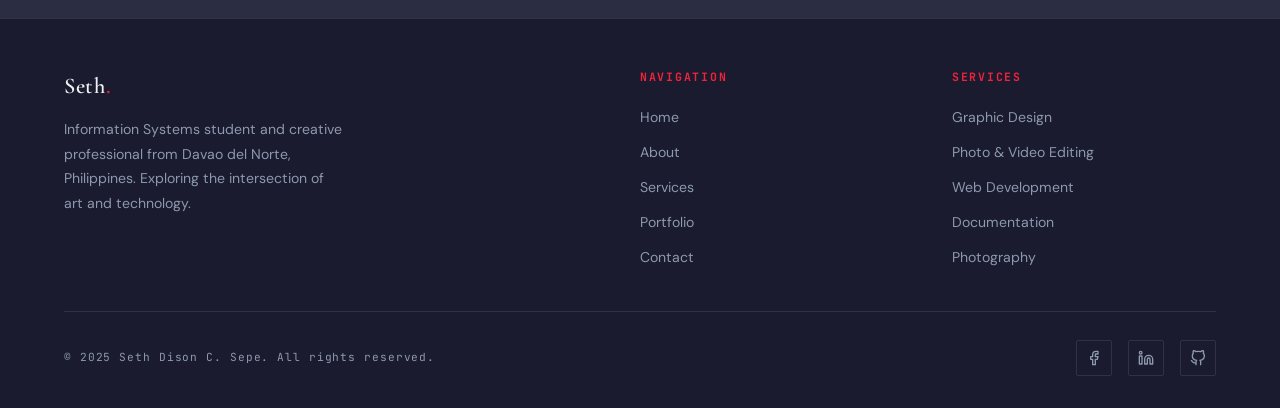
==== commit cb9074f5: "Update about.html" ====
--- a/pages/about.html
+++ b/pages/about.html
@@ -33,7 +33,7 @@
   <aside class="about-sidebar reveal-left">
     <!-- Replace with: <img class="about-photo" src="../assets/images/about.jpg" alt="Seth Sepe" /> -->
     <div class="about-photo-placeholder">
-      <img id="hero-photo" src="D:\Seth Portfolio\files\Profile\1758465606938.jpg" alt="Seth Dison C. Sepe" />
+      <img id="hero-photo" src="\Profile\1758465606938.jpg" alt="Seth Dison C. Sepe" />
     </div>
     <div class="social-links">
       <a href="sepesethdison@gmail.com" class="social-link">
